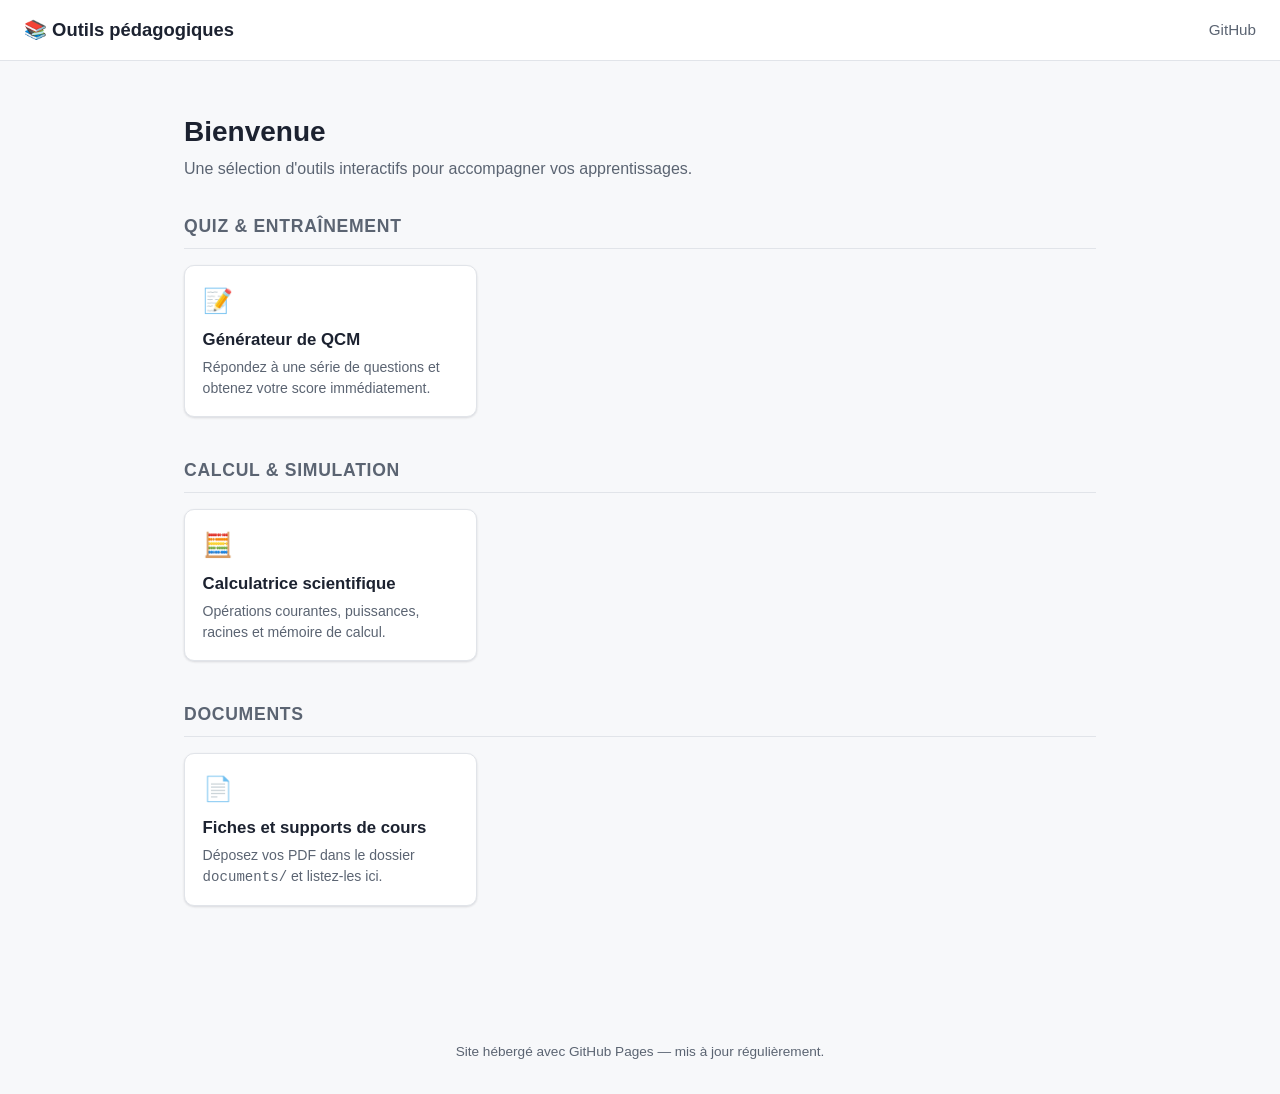
==== index.html @ abdb374c "Add files via upload" ====
<!DOCTYPE html>
<html lang="fr">
<head>
<meta charset="UTF-8">
<meta name="viewport" content="width=device-width, initial-scale=1.0">
<title>Outils pédagogiques</title>
<link rel="stylesheet" href="assets/style.css">
</head>
<body>

<header class="site-header">
  <a href="index.html" class="brand">📚 Outils pédagogiques</a>
  <nav>
    <a href="https://github.com/" target="_blank" rel="noopener">GitHub</a>
  </nav>
</header>

<main>
  <h1 class="page-title">Bienvenue</h1>
  <p class="page-subtitle">Une sélection d'outils interactifs pour accompagner vos apprentissages.</p>

  <section class="category">
    <h2>Quiz &amp; entraînement</h2>
    <div class="card-grid">
      <a class="card" href="outils/qcm.html">
        <span class="icon">📝</span>
        <h3>Générateur de QCM</h3>
        <p>Répondez à une série de questions et obtenez votre score immédiatement.</p>
      </a>
    </div>
  </section>

  <section class="category">
    <h2>Calcul &amp; simulation</h2>
    <div class="card-grid">
      <a class="card" href="outils/calculatrice.html">
        <span class="icon">🧮</span>
        <h3>Calculatrice scientifique</h3>
        <p>Opérations courantes, puissances, racines et mémoire de calcul.</p>
      </a>
    </div>
  </section>

  <section class="category">
    <h2>Documents</h2>
    <div class="card-grid">
      <a class="card" href="documents/">
        <span class="icon">📄</span>
        <h3>Fiches et supports de cours</h3>
        <p>Déposez vos PDF dans le dossier <code>documents/</code> et listez-les ici.</p>
      </a>
    </div>
  </section>
</main>

<footer class="site-footer">
  Site hébergé avec GitHub Pages — mis à jour régulièrement.
</footer>

</body>
</html>
---- assets/style.css ----
:root {
  --bg: #f7f8fa;
  --surface: #ffffff;
  --text: #1c2230;
  --text-muted: #5b6472;
  --accent: #2f6f5e;
  --accent-dark: #204c40;
  --border: #e1e4e9;
  --radius: 10px;
  --shadow: 0 1px 3px rgba(20, 24, 33, 0.06), 0 1px 2px rgba(20, 24, 33, 0.08);
}

* { box-sizing: border-box; }

body {
  margin: 0;
  font-family: -apple-system, BlinkMacSystemFont, "Segoe UI", Roboto, Helvetica, Arial, sans-serif;
  background: var(--bg);
  color: var(--text);
  line-height: 1.5;
}

a { color: var(--accent); }

header.site-header {
  background: var(--surface);
  border-bottom: 1px solid var(--border);
  padding: 1rem 1.5rem;
  display: flex;
  align-items: center;
  justify-content: space-between;
}

header.site-header .brand {
  font-weight: 700;
  font-size: 1.15rem;
  text-decoration: none;
  color: var(--text);
}

header.site-header nav a {
  margin-left: 1.25rem;
  text-decoration: none;
  color: var(--text-muted);
  font-size: 0.95rem;
}
header.site-header nav a:hover { color: var(--accent); }

main {
  max-width: 960px;
  margin: 0 auto;
  padding: 2rem 1.5rem 4rem;
}

.page-title {
  font-size: 1.75rem;
  margin-bottom: 0.25rem;
}
.page-subtitle {
  color: var(--text-muted);
  margin-top: 0;
  margin-bottom: 2rem;
}

.category {
  margin-bottom: 2.5rem;
}
.category h2 {
  font-size: 1.1rem;
  text-transform: uppercase;
  letter-spacing: 0.04em;
  color: var(--text-muted);
  border-bottom: 1px solid var(--border);
  padding-bottom: 0.5rem;
  margin-bottom: 1rem;
}

.card-grid {
  display: grid;
  grid-template-columns: repeat(auto-fill, minmax(220px, 1fr));
  gap: 1rem;
}

.card {
  background: var(--surface);
  border: 1px solid var(--border);
  border-radius: var(--radius);
  padding: 1.1rem;
  text-decoration: none;
  color: var(--text);
  box-shadow: var(--shadow);
  transition: transform 0.12s ease, box-shadow 0.12s ease;
  display: block;
}
.card:hover {
  transform: translateY(-2px);
  box-shadow: 0 4px 12px rgba(20, 24, 33, 0.1);
}
.card .icon { font-size: 1.5rem; margin-bottom: 0.5rem; display: block; }
.card h3 { margin: 0 0 0.25rem; font-size: 1.05rem; }
.card p { margin: 0; font-size: 0.88rem; color: var(--text-muted); }

.tool-shell {
  background: var(--surface);
  border: 1px solid var(--border);
  border-radius: var(--radius);
  padding: 1.5rem;
  box-shadow: var(--shadow);
}

.back-link {
  display: inline-block;
  margin-bottom: 1.25rem;
  font-size: 0.9rem;
  text-decoration: none;
  color: var(--text-muted);
}
.back-link:hover { color: var(--accent); }

button, .btn {
  background: var(--accent);
  color: #fff;
  border: none;
  border-radius: 8px;
  padding: 0.6rem 1.1rem;
  font-size: 0.95rem;
  cursor: pointer;
}
button:hover, .btn:hover { background: var(--accent-dark); }
button:disabled { background: #b8bec7; cursor: not-allowed; }
button.secondary {
  background: transparent;
  color: var(--accent);
  border: 1px solid var(--accent);
}
button.secondary:hover { background: rgba(47, 111, 94, 0.08); }

input[type="text"], input[type="number"], textarea, select {
  font-family: inherit;
  font-size: 0.95rem;
  padding: 0.5rem 0.6rem;
  border: 1px solid var(--border);
  border-radius: 6px;
  background: #fff;
  color: var(--text);
}

footer.site-footer {
  text-align: center;
  color: var(--text-muted);
  font-size: 0.85rem;
  padding: 2rem 1rem;
}
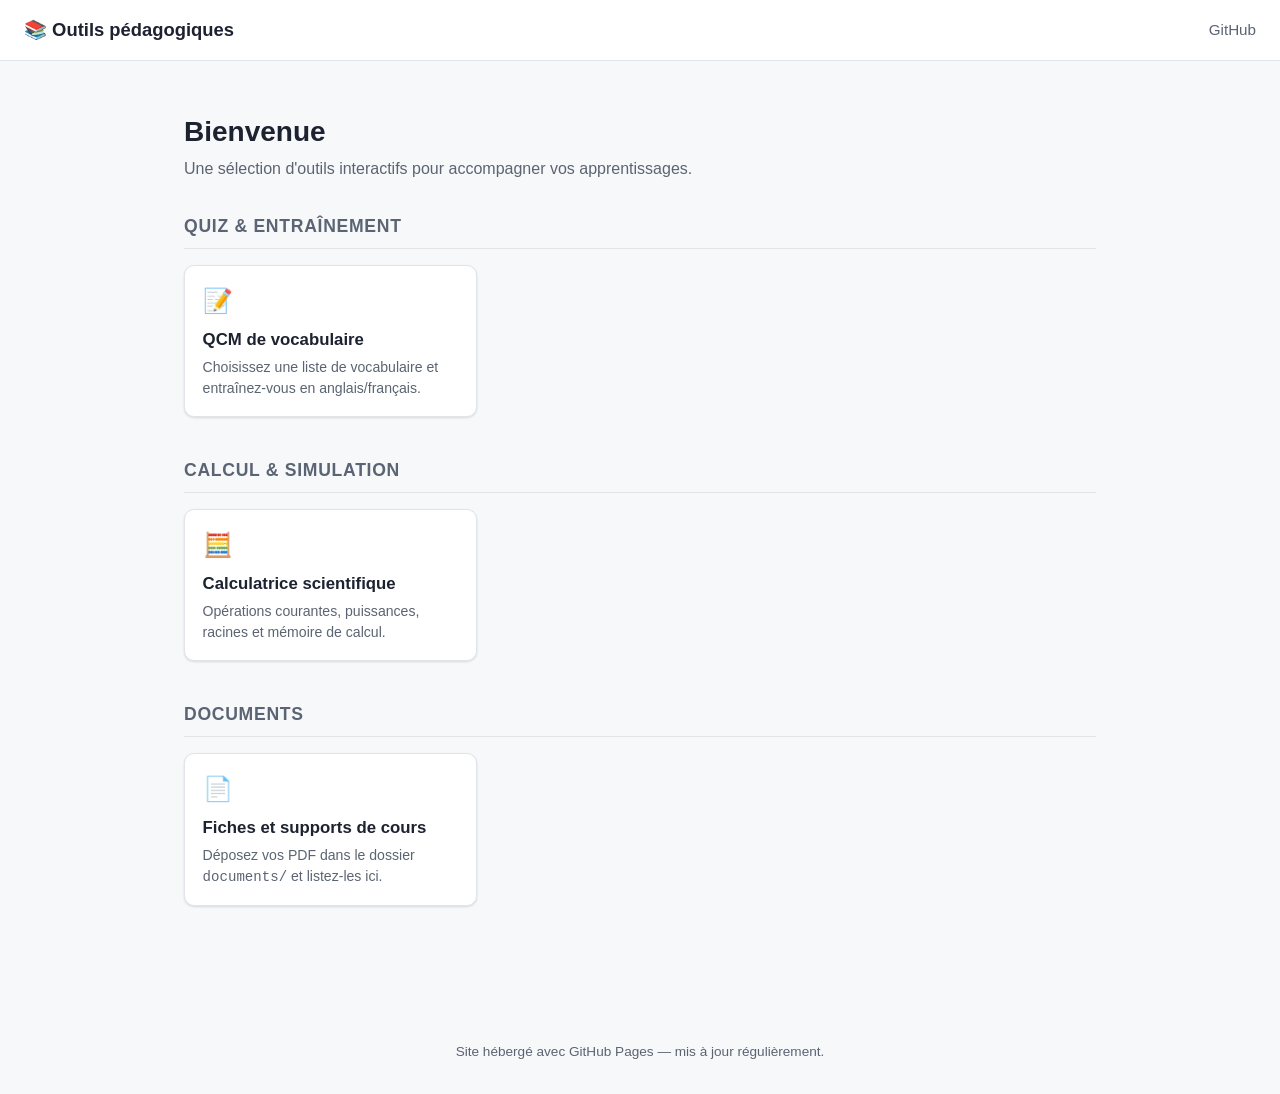
==== commit 166302a1: "Add files via upload" ====
--- a/index.html
+++ b/index.html
@@ -24,8 +24,8 @@
     <div class="card-grid">
       <a class="card" href="outils/qcm.html">
         <span class="icon">📝</span>
-        <h3>Générateur de QCM</h3>
-        <p>Répondez à une série de questions et obtenez votre score immédiatement.</p>
+        <h3>QCM de vocabulaire</h3>
+        <p>Choisissez une liste de vocabulaire et entraînez-vous en anglais/français.</p>
       </a>
     </div>
   </section>
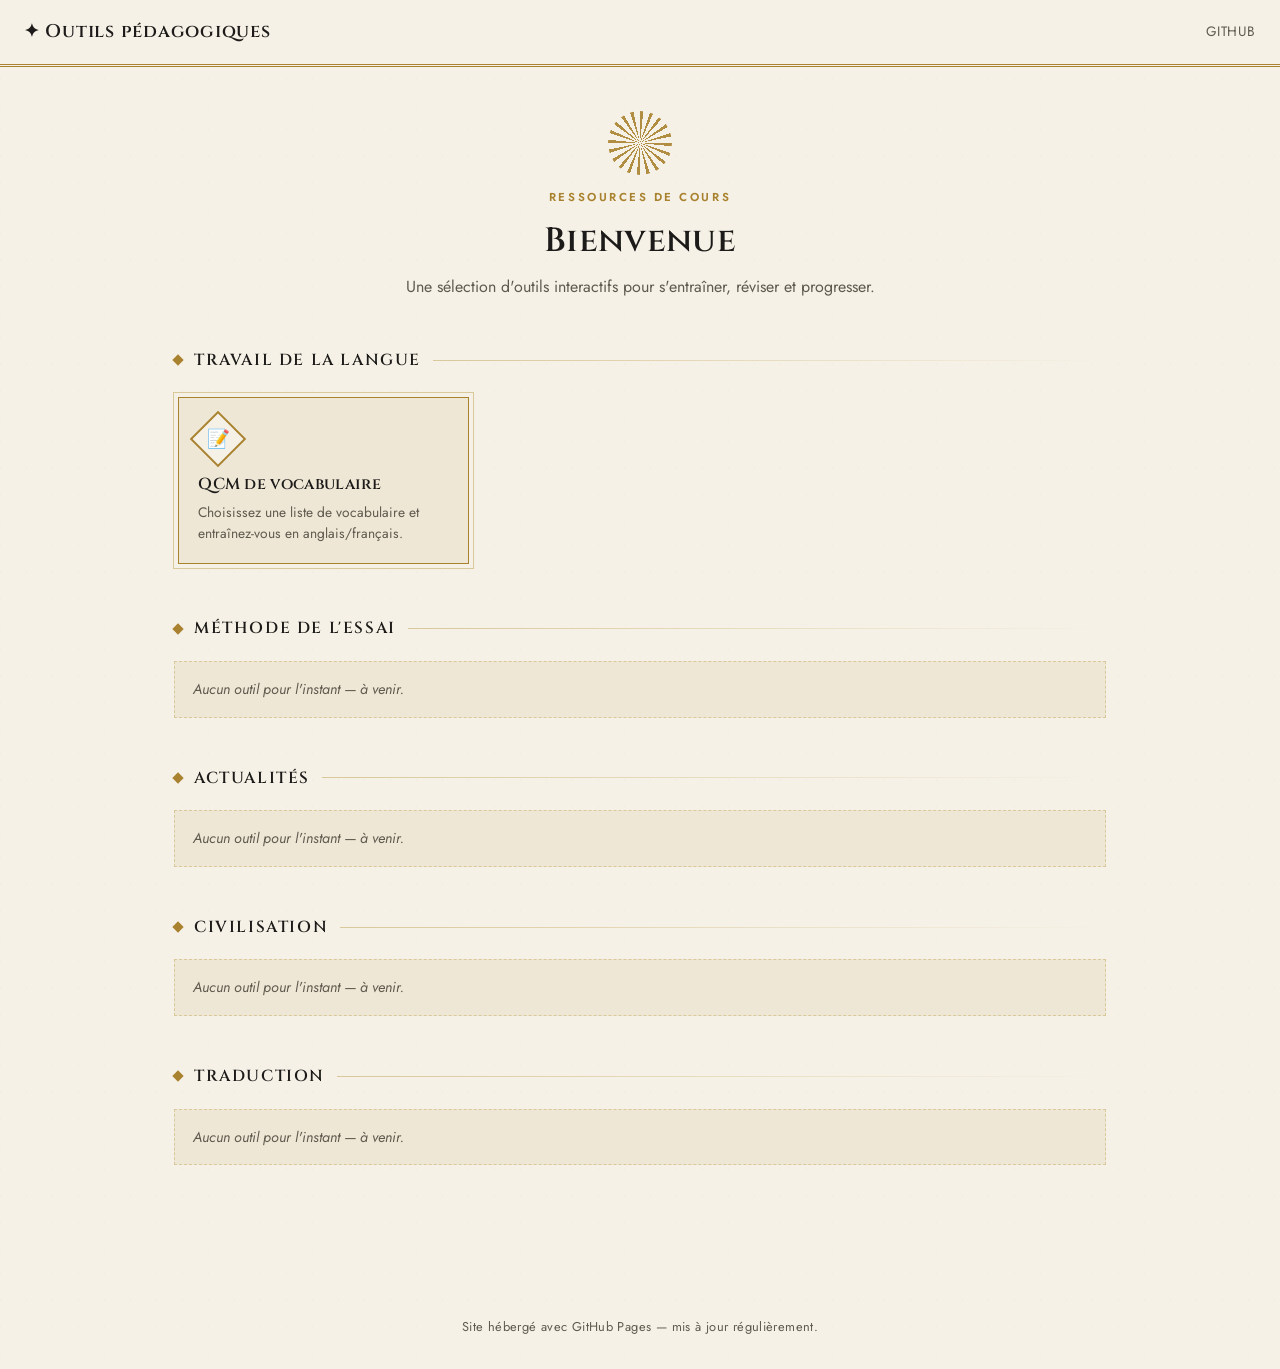
==== commit 318b8015: "Add files via upload" ====
--- a/index.html
+++ b/index.html
@@ -9,21 +9,29 @@
 <body>
 
 <header class="site-header">
-  <a href="index.html" class="brand">📚 Outils pédagogiques</a>
+  <a href="index.html" class="brand">✦ Outils pédagogiques</a>
   <nav>
     <a href="https://github.com/" target="_blank" rel="noopener">GitHub</a>
   </nav>
 </header>
 
 <main>
-  <h1 class="page-title">Bienvenue</h1>
-  <p class="page-subtitle">Une sélection d'outils interactifs pour accompagner vos apprentissages.</p>
+  <div class="hero">
+    <div class="sunburst"></div>
+    <p class="eyebrow">Ressources de cours</p>
+    <h1 class="page-title">Bienvenue</h1>
+    <p class="page-subtitle">Une sélection d'outils interactifs pour s'entraîner, réviser et progresser.</p>
+  </div>
 
   <section class="category">
-    <h2>Quiz &amp; entraînement</h2>
+    <div class="category-header">
+      <span class="diamond"></span>
+      <h2>Travail de la langue</h2>
+      <span class="rule"></span>
+    </div>
     <div class="card-grid">
       <a class="card" href="outils/qcm.html">
-        <span class="icon">📝</span>
+        <span class="icon"><span>📝</span></span>
         <h3>QCM de vocabulaire</h3>
         <p>Choisissez une liste de vocabulaire et entraînez-vous en anglais/français.</p>
       </a>
@@ -31,25 +39,39 @@
   </section>
 
   <section class="category">
-    <h2>Calcul &amp; simulation</h2>
-    <div class="card-grid">
-      <a class="card" href="outils/calculatrice.html">
-        <span class="icon">🧮</span>
-        <h3>Calculatrice scientifique</h3>
-        <p>Opérations courantes, puissances, racines et mémoire de calcul.</p>
-      </a>
+    <div class="category-header">
+      <span class="diamond"></span>
+      <h2>Méthode de l'essai</h2>
+      <span class="rule"></span>
     </div>
+    <p class="empty-note">Aucun outil pour l'instant — à venir.</p>
   </section>
 
   <section class="category">
-    <h2>Documents</h2>
-    <div class="card-grid">
-      <a class="card" href="documents/">
-        <span class="icon">📄</span>
-        <h3>Fiches et supports de cours</h3>
-        <p>Déposez vos PDF dans le dossier <code>documents/</code> et listez-les ici.</p>
-      </a>
+    <div class="category-header">
+      <span class="diamond"></span>
+      <h2>Actualités</h2>
+      <span class="rule"></span>
     </div>
+    <p class="empty-note">Aucun outil pour l'instant — à venir.</p>
+  </section>
+
+  <section class="category">
+    <div class="category-header">
+      <span class="diamond"></span>
+      <h2>Civilisation</h2>
+      <span class="rule"></span>
+    </div>
+    <p class="empty-note">Aucun outil pour l'instant — à venir.</p>
+  </section>
+
+  <section class="category">
+    <div class="category-header">
+      <span class="diamond"></span>
+      <h2>Traduction</h2>
+      <span class="rule"></span>
+    </div>
+    <p class="empty-note">Aucun outil pour l'instant — à venir.</p>
   </section>
 </main>
 
--- a/assets/style.css
+++ b/assets/style.css
@@ -1,153 +1,302 @@
+@import url('https://fonts.googleapis.com/css2?family=Cinzel:wght@500;600;700&family=Jost:wght@400;500;600&display=swap');
+
 :root {
-  --bg: #f7f8fa;
-  --surface: #ffffff;
-  --text: #1c2230;
-  --text-muted: #5b6472;
-  --accent: #2f6f5e;
-  --accent-dark: #204c40;
-  --border: #e1e4e9;
-  --radius: 10px;
-  --shadow: 0 1px 3px rgba(20, 24, 33, 0.06), 0 1px 2px rgba(20, 24, 33, 0.08);
+  /* Palette Art Déco */
+  --paper: #F6F1E6;
+  --paper-alt: #EFE7D6;
+  --ink: #1C1B19;
+  --ink-soft: #5E5A4E;
+  --gold: #A9822F;
+  --gold-light: #C9A54B;
+  --emerald: #1F4B3F;
+  --emerald-bg: #E4EDE7;
+  --burgundy: #7A2E2E;
+  --burgundy-bg: #F2E2DF;
+  --border: #D8C89A;
+  --radius: 2px;
+  --shadow: 0 6px 18px rgba(28, 27, 25, 0.10);
+
+  /* Alias de compatibilité avec les outils existants */
+  --bg: var(--paper);
+  --surface: var(--paper-alt);
+  --text: var(--ink);
+  --text-muted: var(--ink-soft);
+  --accent: var(--emerald);
+  --accent-dark: #16352C;
 }
 
 * { box-sizing: border-box; }
 
 body {
   margin: 0;
-  font-family: -apple-system, BlinkMacSystemFont, "Segoe UI", Roboto, Helvetica, Arial, sans-serif;
-  background: var(--bg);
-  color: var(--text);
-  line-height: 1.5;
-}
-
-a { color: var(--accent); }
-
+  font-family: 'Jost', -apple-system, BlinkMacSystemFont, sans-serif;
+  background-color: var(--paper);
+  background-image:
+    linear-gradient(135deg, rgba(169,130,47,0.05) 1px, transparent 1px),
+    linear-gradient(45deg, rgba(169,130,47,0.05) 1px, transparent 1px);
+  background-size: 26px 26px;
+  color: var(--ink);
+  line-height: 1.55;
+}
+
+h1, h2, h3 {
+  font-family: 'Cinzel', serif;
+  font-weight: 600;
+  letter-spacing: 0.01em;
+}
+
+a { color: var(--emerald); }
+
+/* ---------- Motif décoratif : rosace / éventail ---------- */
+.sunburst {
+  width: 64px;
+  height: 64px;
+  margin: 0 auto 0.9rem;
+  border-radius: 50%;
+  background: repeating-conic-gradient(var(--gold) 0deg 6deg, transparent 6deg 18deg);
+  opacity: 0.9;
+}
+
+/* ---------- Header ---------- */
 header.site-header {
-  background: var(--surface);
-  border-bottom: 1px solid var(--border);
-  padding: 1rem 1.5rem;
+  background: var(--paper);
+  border-bottom: 3px double var(--gold);
+  padding: 1.1rem 1.5rem;
   display: flex;
   align-items: center;
   justify-content: space-between;
 }
 
 header.site-header .brand {
-  font-weight: 700;
+  font-family: 'Cinzel', serif;
+  font-weight: 600;
   font-size: 1.15rem;
+  letter-spacing: 0.04em;
   text-decoration: none;
-  color: var(--text);
+  color: var(--ink);
+  display: flex;
+  align-items: center;
+  gap: 0.55rem;
 }
 
 header.site-header nav a {
   margin-left: 1.25rem;
   text-decoration: none;
-  color: var(--text-muted);
-  font-size: 0.95rem;
-}
-header.site-header nav a:hover { color: var(--accent); }
-
+  color: var(--ink-soft);
+  font-size: 0.85rem;
+  letter-spacing: 0.04em;
+  text-transform: uppercase;
+}
+header.site-header nav a:hover { color: var(--emerald); }
+
+/* ---------- Layout ---------- */
 main {
-  max-width: 960px;
+  max-width: 980px;
   margin: 0 auto;
-  padding: 2rem 1.5rem 4rem;
+  padding: 2.75rem 1.5rem 4rem;
+}
+
+.hero { text-align: center; margin-bottom: 3rem; }
+
+.eyebrow {
+  font-size: 0.72rem;
+  font-weight: 600;
+  letter-spacing: 0.22em;
+  text-transform: uppercase;
+  color: var(--gold);
+  margin: 0 0 0.5rem;
 }
 
 .page-title {
-  font-size: 1.75rem;
-  margin-bottom: 0.25rem;
+  font-size: 2.1rem;
+  margin: 0 0 0.5rem;
 }
 .page-subtitle {
-  color: var(--text-muted);
+  color: var(--ink-soft);
   margin-top: 0;
-  margin-bottom: 2rem;
-}
-
-.category {
-  margin-bottom: 2.5rem;
+  margin-bottom: 0;
+  font-size: 1rem;
+}
+.hero .page-title, .hero .page-subtitle { margin-left: auto; margin-right: auto; }
+
+.category { margin-bottom: 3rem; }
+.category-header {
+  display: flex;
+  align-items: center;
+  gap: 0.75rem;
+  margin-bottom: 1.25rem;
+}
+.category-header .diamond {
+  width: 8px; height: 8px;
+  background: var(--gold);
+  transform: rotate(45deg);
+  flex-shrink: 0;
 }
 .category h2 {
-  font-size: 1.1rem;
-  text-transform: uppercase;
-  letter-spacing: 0.04em;
-  color: var(--text-muted);
-  border-bottom: 1px solid var(--border);
-  padding-bottom: 0.5rem;
-  margin-bottom: 1rem;
-}
-
+  font-size: 1rem;
+  font-weight: 600;
+  letter-spacing: 0.1em;
+  text-transform: uppercase;
+  color: var(--ink);
+  margin: 0;
+  white-space: nowrap;
+}
+.category-header .rule {
+  flex: 1;
+  height: 1px;
+  background: linear-gradient(to right, var(--border), transparent);
+}
+
+.empty-note {
+  font-style: italic;
+  color: var(--ink-soft);
+  font-size: 0.9rem;
+  border: 1px dashed var(--border);
+  padding: 1rem 1.1rem;
+  background: var(--paper-alt);
+}
+
+/* ---------- Cards ---------- */
 .card-grid {
   display: grid;
-  grid-template-columns: repeat(auto-fill, minmax(220px, 1fr));
-  gap: 1rem;
+  grid-template-columns: repeat(auto-fill, minmax(230px, 1fr));
+  gap: 1.1rem;
 }
 
 .card {
-  background: var(--surface);
-  border: 1px solid var(--border);
-  border-radius: var(--radius);
-  padding: 1.1rem;
+  position: relative;
+  background: var(--paper-alt);
+  border: 1px solid var(--gold);
+  box-shadow: 0 0 0 4px var(--paper), 0 0 0 5px var(--border);
+  padding: 1.35rem 1.2rem 1.2rem;
+  margin: 4px;
   text-decoration: none;
-  color: var(--text);
-  box-shadow: var(--shadow);
-  transition: transform 0.12s ease, box-shadow 0.12s ease;
+  color: var(--ink);
+  transition: box-shadow 0.15s ease, transform 0.15s ease;
   display: block;
 }
 .card:hover {
   transform: translateY(-2px);
-  box-shadow: 0 4px 12px rgba(20, 24, 33, 0.1);
-}
-.card .icon { font-size: 1.5rem; margin-bottom: 0.5rem; display: block; }
-.card h3 { margin: 0 0 0.25rem; font-size: 1.05rem; }
-.card p { margin: 0; font-size: 0.88rem; color: var(--text-muted); }
-
+  box-shadow: 0 0 0 4px var(--paper), 0 0 0 5px var(--gold);
+}
+.card .icon {
+  width: 2.5rem;
+  height: 2.5rem;
+  display: flex;
+  align-items: center;
+  justify-content: center;
+  border: 2px solid var(--gold);
+  transform: rotate(45deg);
+  background: var(--paper);
+  margin-bottom: 0.8rem;
+}
+.card .icon span {
+  display: block;
+  transform: rotate(-45deg);
+  font-size: 1.15rem;
+}
+.card h3 {
+  margin: 0 0 0.3rem;
+  font-size: 1rem;
+  letter-spacing: 0.02em;
+}
+.card p { margin: 0; font-size: 0.86rem; color: var(--ink-soft); }
+
+/* ---------- Tool shell ---------- */
 .tool-shell {
-  background: var(--surface);
-  border: 1px solid var(--border);
+  background: var(--paper-alt);
+  border: 1px solid var(--gold);
+  box-shadow: 0 0 0 4px var(--paper), 0 0 0 5px var(--border);
+  margin: 4px;
+  padding: 1.85rem;
+}
+
+.back-link {
+  display: inline-flex;
+  align-items: center;
+  gap: 0.3rem;
+  margin-bottom: 1.4rem;
+  font-size: 0.85rem;
+  letter-spacing: 0.03em;
+  text-decoration: none;
+  color: var(--ink-soft);
+}
+.back-link:hover { color: var(--emerald); }
+
+/* ---------- Buttons ---------- */
+button, .btn {
+  background: var(--ink);
+  color: var(--gold-light);
+  border: 1px solid var(--ink);
   border-radius: var(--radius);
-  padding: 1.5rem;
-  box-shadow: var(--shadow);
-}
-
-.back-link {
-  display: inline-block;
-  margin-bottom: 1.25rem;
-  font-size: 0.9rem;
-  text-decoration: none;
-  color: var(--text-muted);
-}
-.back-link:hover { color: var(--accent); }
-
-button, .btn {
-  background: var(--accent);
-  color: #fff;
-  border: none;
-  border-radius: 8px;
-  padding: 0.6rem 1.1rem;
-  font-size: 0.95rem;
+  padding: 0.65rem 1.4rem;
+  font-family: 'Jost', sans-serif;
+  font-size: 0.85rem;
+  font-weight: 600;
+  letter-spacing: 0.08em;
+  text-transform: uppercase;
   cursor: pointer;
-}
-button:hover, .btn:hover { background: var(--accent-dark); }
-button:disabled { background: #b8bec7; cursor: not-allowed; }
+  transition: background 0.15s ease, color 0.15s ease;
+}
+button:hover, .btn:hover { background: var(--emerald); border-color: var(--emerald); color: #fff; }
+button:disabled { background: #C9C4B6; border-color: #C9C4B6; color: #fff; cursor: not-allowed; }
+
 button.secondary {
   background: transparent;
-  color: var(--accent);
-  border: 1px solid var(--accent);
-}
-button.secondary:hover { background: rgba(47, 111, 94, 0.08); }
+  color: var(--ink);
+  border: 1px solid var(--gold);
+}
+button.secondary:hover { background: var(--gold); border-color: var(--gold); color: var(--ink); }
 
 input[type="text"], input[type="number"], textarea, select {
   font-family: inherit;
   font-size: 0.95rem;
-  padding: 0.5rem 0.6rem;
+  padding: 0.55rem 0.7rem;
   border: 1px solid var(--border);
-  border-radius: 6px;
-  background: #fff;
-  color: var(--text);
+  border-radius: var(--radius);
+  background: var(--paper);
+  color: var(--ink);
 }
 
 footer.site-footer {
   text-align: center;
-  color: var(--text-muted);
+  color: var(--ink-soft);
+  font-size: 0.8rem;
+  letter-spacing: 0.03em;
+  padding: 2.5rem 1rem 2rem;
+}
+
+/* ---------- Feedback "tampon" ---------- */
+@keyframes stampIn {
+  0% { transform: scale(1.5); opacity: 0; }
+  60% { transform: scale(0.95); opacity: 1; }
+  100% { transform: scale(1); opacity: 1; }
+}
+.feedback-stamp {
+  display: inline-block;
+  font-family: 'Cinzel', serif;
+  font-weight: 600;
+  text-transform: uppercase;
+  letter-spacing: 0.06em;
   font-size: 0.85rem;
-  padding: 2rem 1rem;
-}
+  padding: 0.4rem 0.9rem;
+  border: 1px solid currentColor;
+  animation: stampIn 0.3s ease-out;
+}
+.feedback-stamp.correct { color: var(--emerald); background: var(--emerald-bg); }
+.feedback-stamp.incorrect { color: var(--burgundy); background: var(--burgundy-bg); }
+
+/* ---------- Progress dots ---------- */
+.progress-dots {
+  display: flex;
+  gap: 0.4rem;
+  margin-bottom: 1.1rem;
+  flex-wrap: wrap;
+}
+.progress-dots .dot {
+  width: 8px; height: 8px;
+  background: var(--border);
+  transform: rotate(45deg);
+}
+.progress-dots .dot.done { background: var(--emerald); }
+.progress-dots .dot.current { background: var(--gold); }
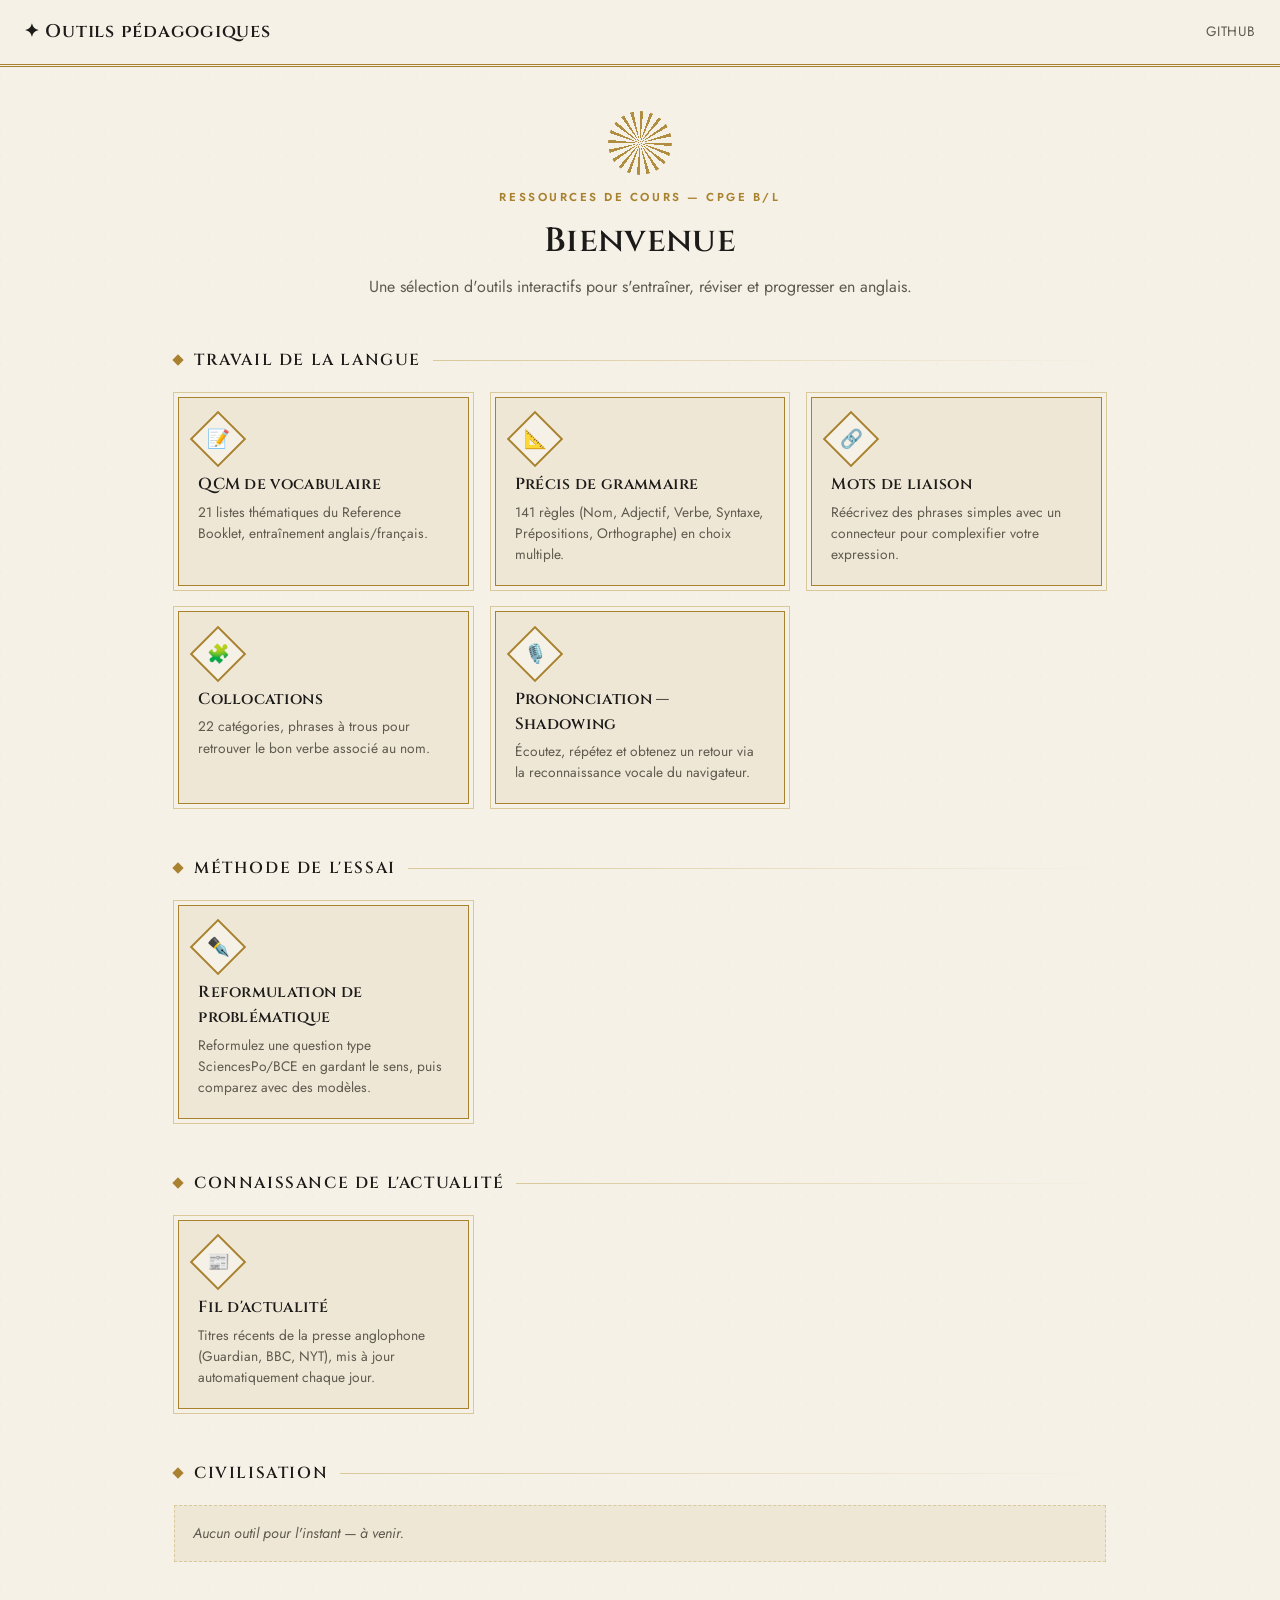
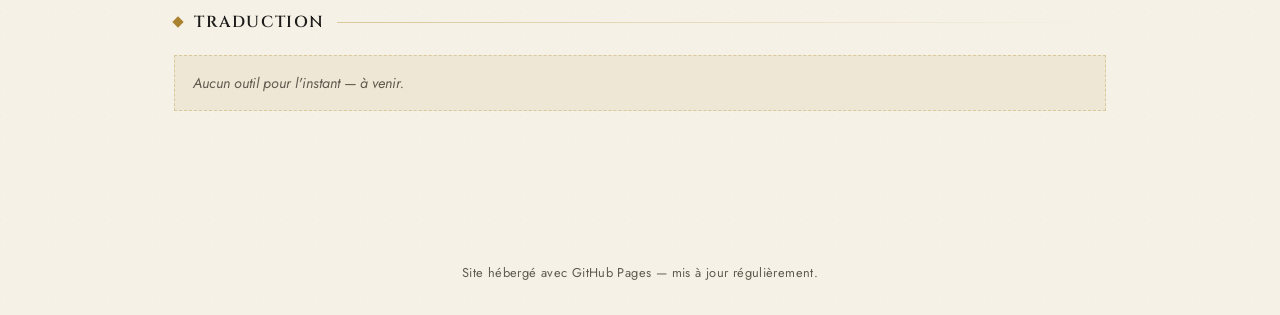
==== commit e8a62fca: "Add files via upload" ====
--- a/index.html
+++ b/index.html
@@ -18,9 +18,9 @@
 <main>
   <div class="hero">
     <div class="sunburst"></div>
-    <p class="eyebrow">Ressources de cours</p>
+    <p class="eyebrow">Ressources de cours — CPGE B/L</p>
     <h1 class="page-title">Bienvenue</h1>
-    <p class="page-subtitle">Une sélection d'outils interactifs pour s'entraîner, réviser et progresser.</p>
+    <p class="page-subtitle">Une sélection d'outils interactifs pour s'entraîner, réviser et progresser en anglais.</p>
   </div>
 
   <section class="category">
@@ -33,7 +33,27 @@
       <a class="card" href="outils/qcm.html">
         <span class="icon"><span>📝</span></span>
         <h3>QCM de vocabulaire</h3>
-        <p>Choisissez une liste de vocabulaire et entraînez-vous en anglais/français.</p>
+        <p>21 listes thématiques du Reference Booklet, entraînement anglais/français.</p>
+      </a>
+      <a class="card" href="outils/grammaire.html">
+        <span class="icon"><span>📐</span></span>
+        <h3>Précis de grammaire</h3>
+        <p>141 règles (Nom, Adjectif, Verbe, Syntaxe, Prépositions, Orthographe) en choix multiple.</p>
+      </a>
+      <a class="card" href="outils/connecteurs.html">
+        <span class="icon"><span>🔗</span></span>
+        <h3>Mots de liaison</h3>
+        <p>Réécrivez des phrases simples avec un connecteur pour complexifier votre expression.</p>
+      </a>
+      <a class="card" href="outils/collocations.html">
+        <span class="icon"><span>🧩</span></span>
+        <h3>Collocations</h3>
+        <p>22 catégories, phrases à trous pour retrouver le bon verbe associé au nom.</p>
+      </a>
+      <a class="card" href="outils/prononciation.html">
+        <span class="icon"><span>🎙️</span></span>
+        <h3>Prononciation — Shadowing</h3>
+        <p>Écoutez, répétez et obtenez un retour via la reconnaissance vocale du navigateur.</p>
       </a>
     </div>
   </section>
@@ -44,16 +64,28 @@
       <h2>Méthode de l'essai</h2>
       <span class="rule"></span>
     </div>
-    <p class="empty-note">Aucun outil pour l'instant — à venir.</p>
+    <div class="card-grid">
+      <a class="card" href="outils/reformulation.html">
+        <span class="icon"><span>✒️</span></span>
+        <h3>Reformulation de problématique</h3>
+        <p>Reformulez une question type SciencesPo/BCE en gardant le sens, puis comparez avec des modèles.</p>
+      </a>
+    </div>
   </section>
 
   <section class="category">
     <div class="category-header">
       <span class="diamond"></span>
-      <h2>Actualités</h2>
+      <h2>Connaissance de l'actualité</h2>
       <span class="rule"></span>
     </div>
-    <p class="empty-note">Aucun outil pour l'instant — à venir.</p>
+    <div class="card-grid">
+      <a class="card" href="actualites/index.html">
+        <span class="icon"><span>📰</span></span>
+        <h3>Fil d'actualité</h3>
+        <p>Titres récents de la presse anglophone (Guardian, BBC, NYT), mis à jour automatiquement chaque jour.</p>
+      </a>
+    </div>
   </section>
 
   <section class="category">
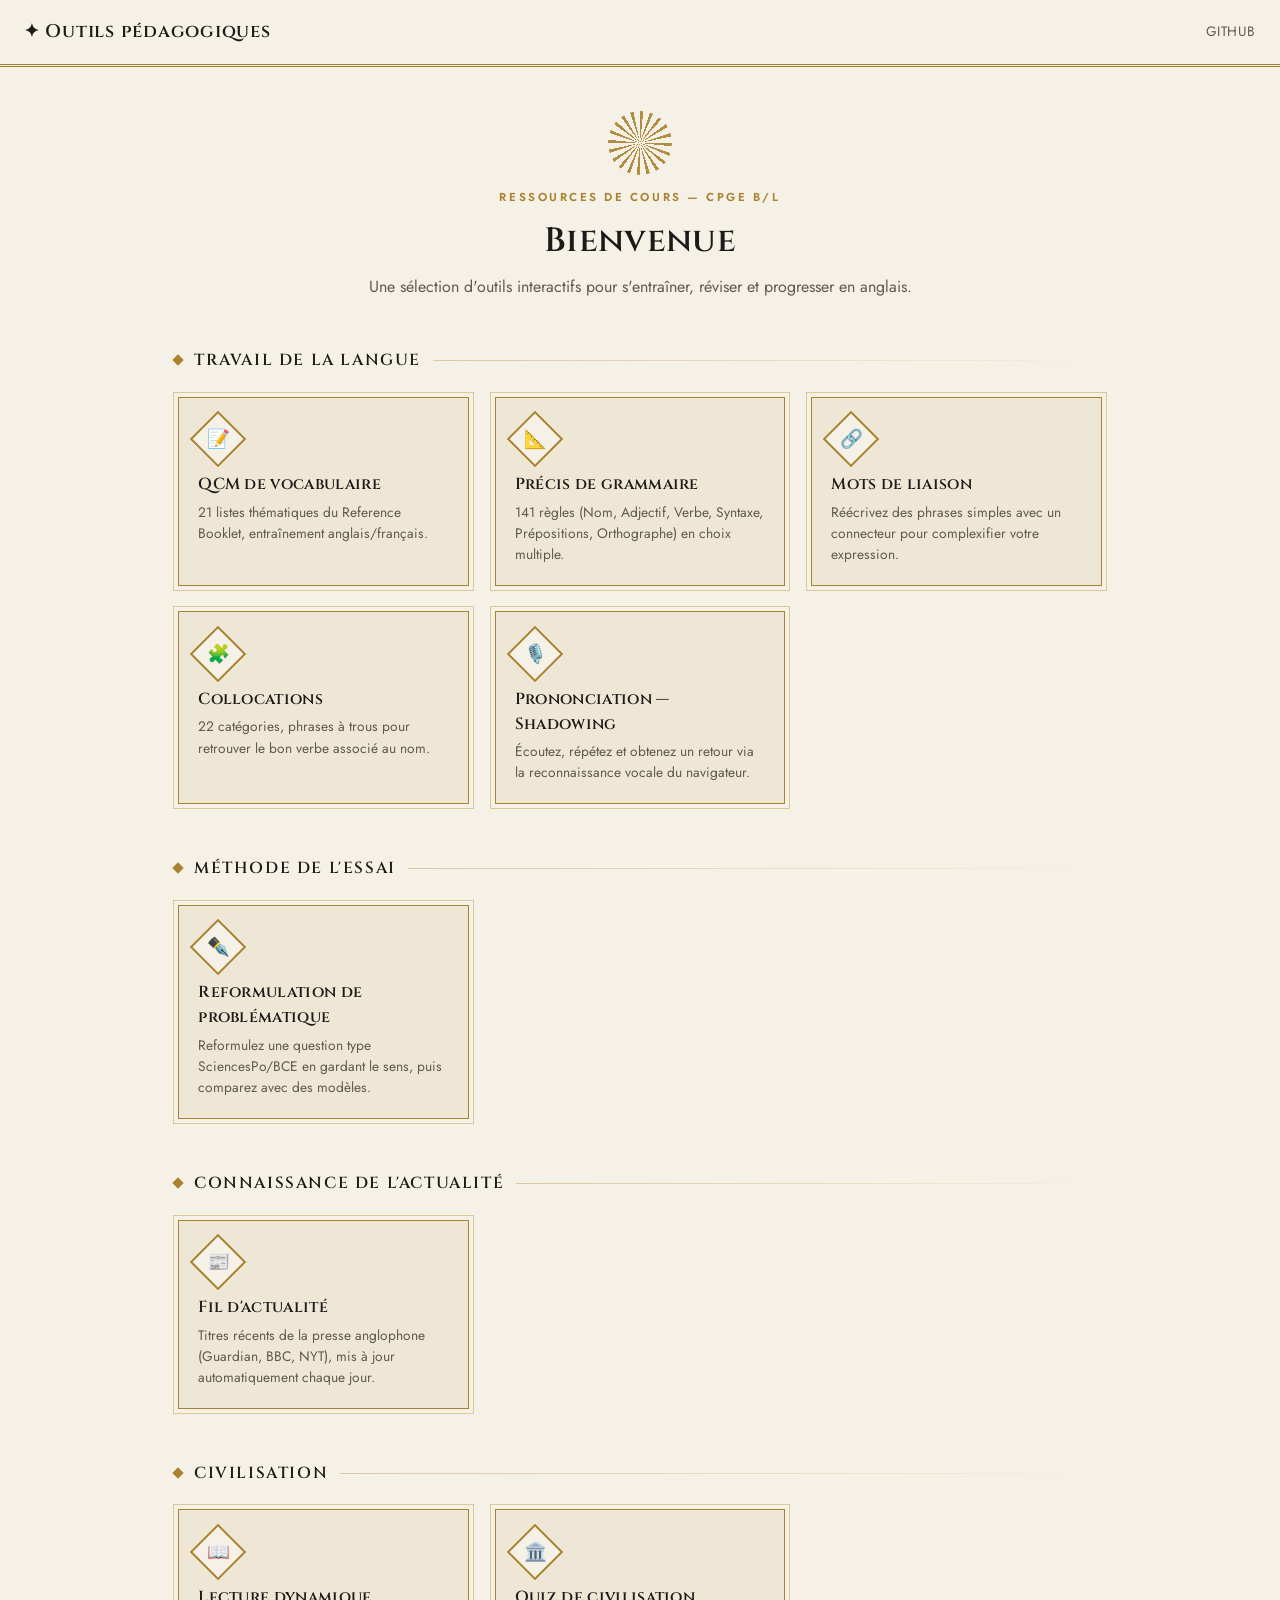
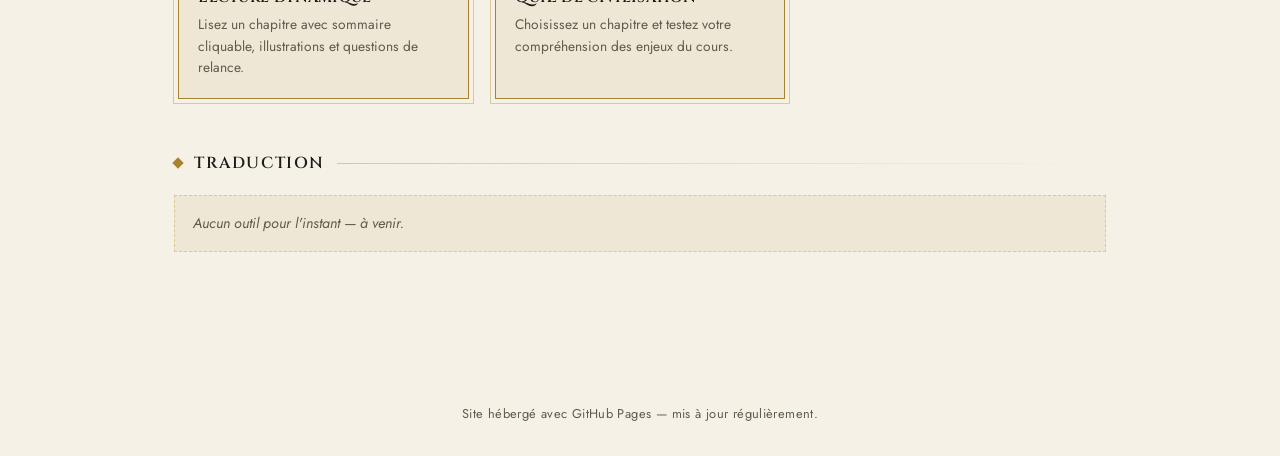
==== commit cfa714f4: "Add files via upload" ====
--- a/index.html
+++ b/index.html
@@ -94,7 +94,18 @@
       <h2>Civilisation</h2>
       <span class="rule"></span>
     </div>
-    <p class="empty-note">Aucun outil pour l'instant — à venir.</p>
+    <div class="card-grid">
+      <a class="card" href="outils/civilisation/lecture.html">
+        <span class="icon"><span>📖</span></span>
+        <h3>Lecture dynamique</h3>
+        <p>Lisez un chapitre avec sommaire cliquable, illustrations et questions de relance.</p>
+      </a>
+      <a class="card" href="outils/civilisation/quiz.html">
+        <span class="icon"><span>🏛️</span></span>
+        <h3>Quiz de civilisation</h3>
+        <p>Choisissez un chapitre et testez votre compréhension des enjeux du cours.</p>
+      </a>
+    </div>
   </section>
 
   <section class="category">
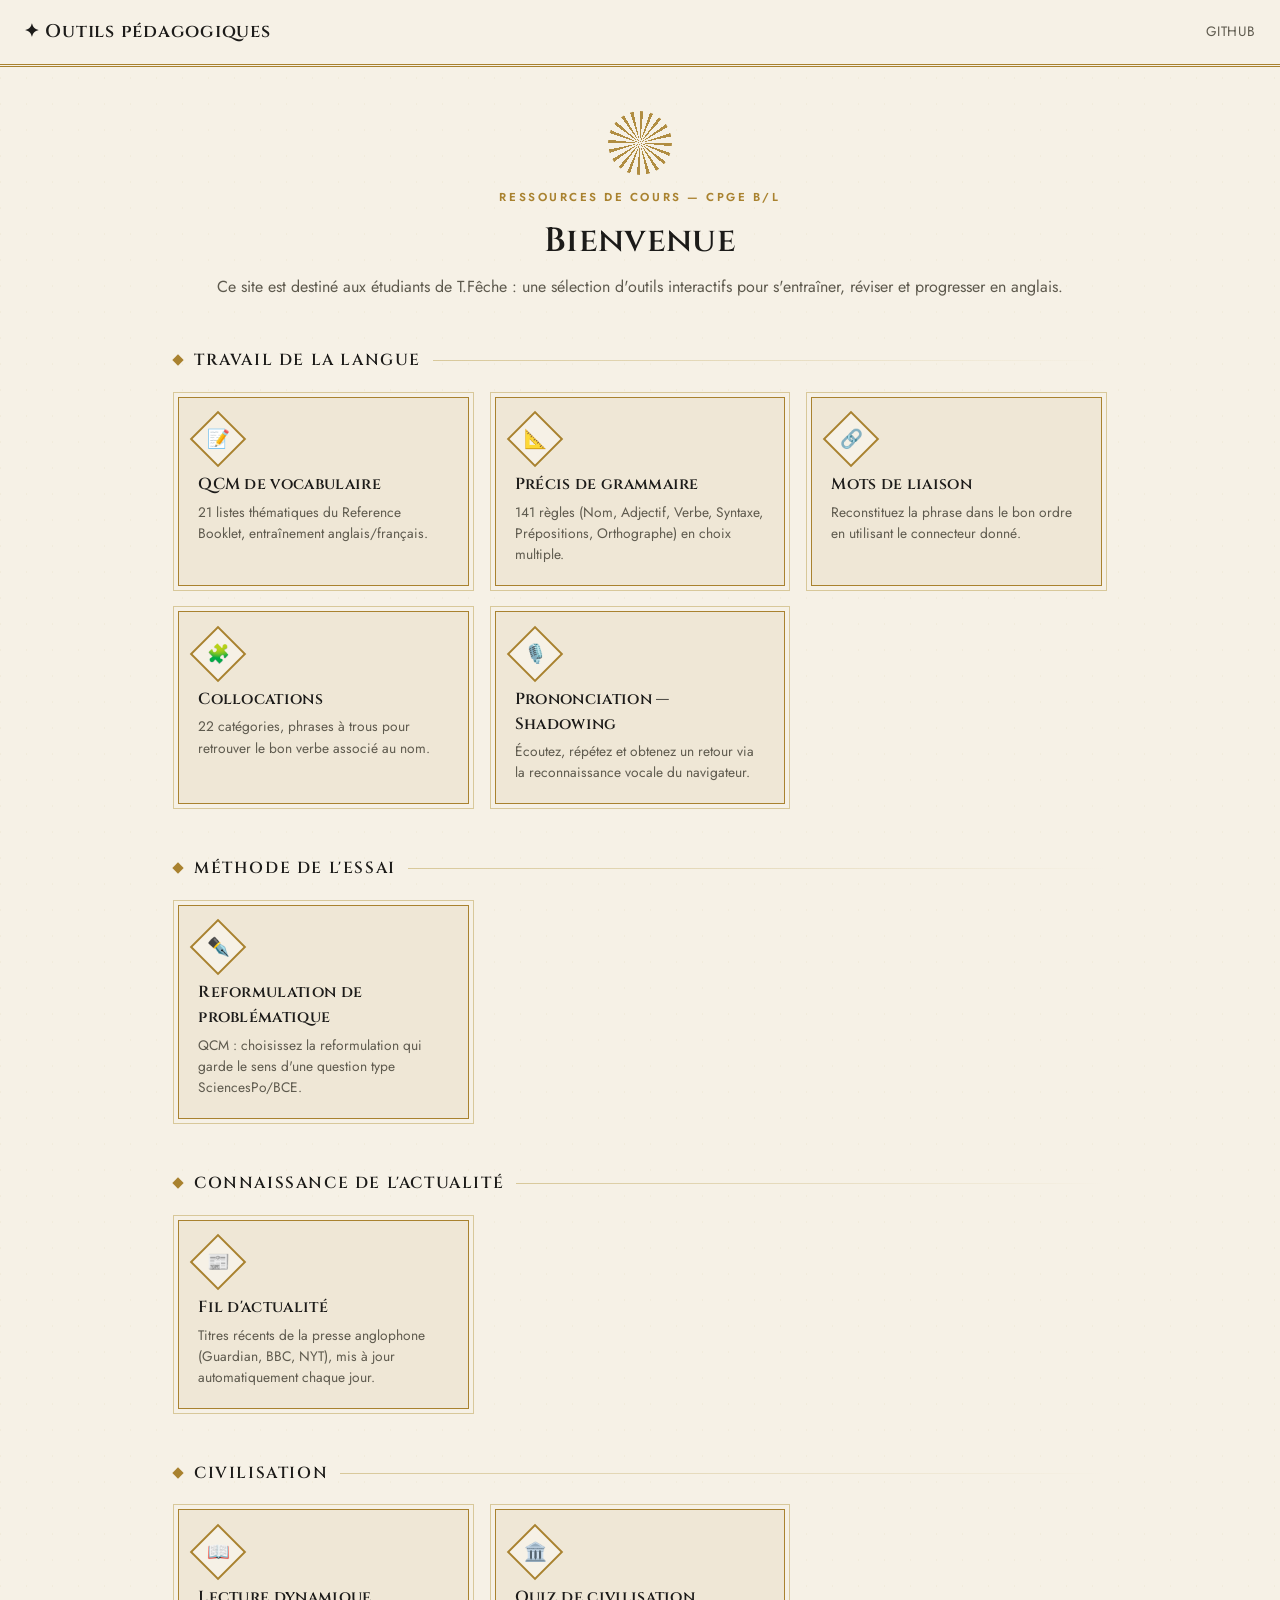
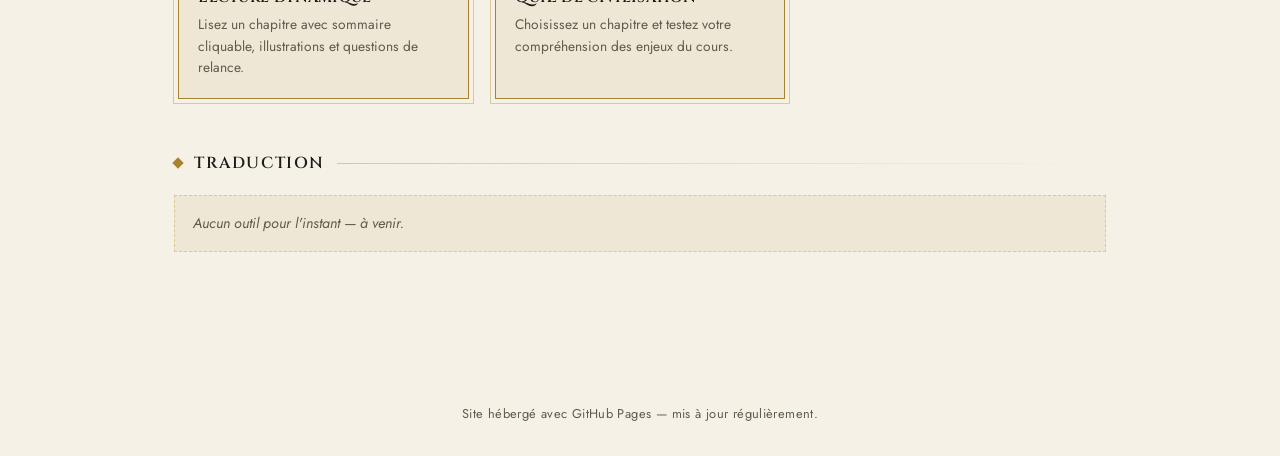
==== commit 10547512: "Page d'accueil pour T.Fêche, README mis à jour" ====
--- a/index.html
+++ b/index.html
@@ -20,7 +20,7 @@
     <div class="sunburst"></div>
     <p class="eyebrow">Ressources de cours — CPGE B/L</p>
     <h1 class="page-title">Bienvenue</h1>
-    <p class="page-subtitle">Une sélection d'outils interactifs pour s'entraîner, réviser et progresser en anglais.</p>
+    <p class="page-subtitle">Ce site est destiné aux étudiants de T.Fêche : une sélection d'outils interactifs pour s'entraîner, réviser et progresser en anglais.</p>
   </div>
 
   <section class="category">
@@ -43,7 +43,7 @@
       <a class="card" href="outils/connecteurs.html">
         <span class="icon"><span>🔗</span></span>
         <h3>Mots de liaison</h3>
-        <p>Réécrivez des phrases simples avec un connecteur pour complexifier votre expression.</p>
+        <p>Reconstituez la phrase dans le bon ordre en utilisant le connecteur donné.</p>
       </a>
       <a class="card" href="outils/collocations.html">
         <span class="icon"><span>🧩</span></span>
@@ -68,7 +68,7 @@
       <a class="card" href="outils/reformulation.html">
         <span class="icon"><span>✒️</span></span>
         <h3>Reformulation de problématique</h3>
-        <p>Reformulez une question type SciencesPo/BCE en gardant le sens, puis comparez avec des modèles.</p>
+        <p>QCM : choisissez la reformulation qui garde le sens d'une question type SciencesPo/BCE.</p>
       </a>
     </div>
   </section>
